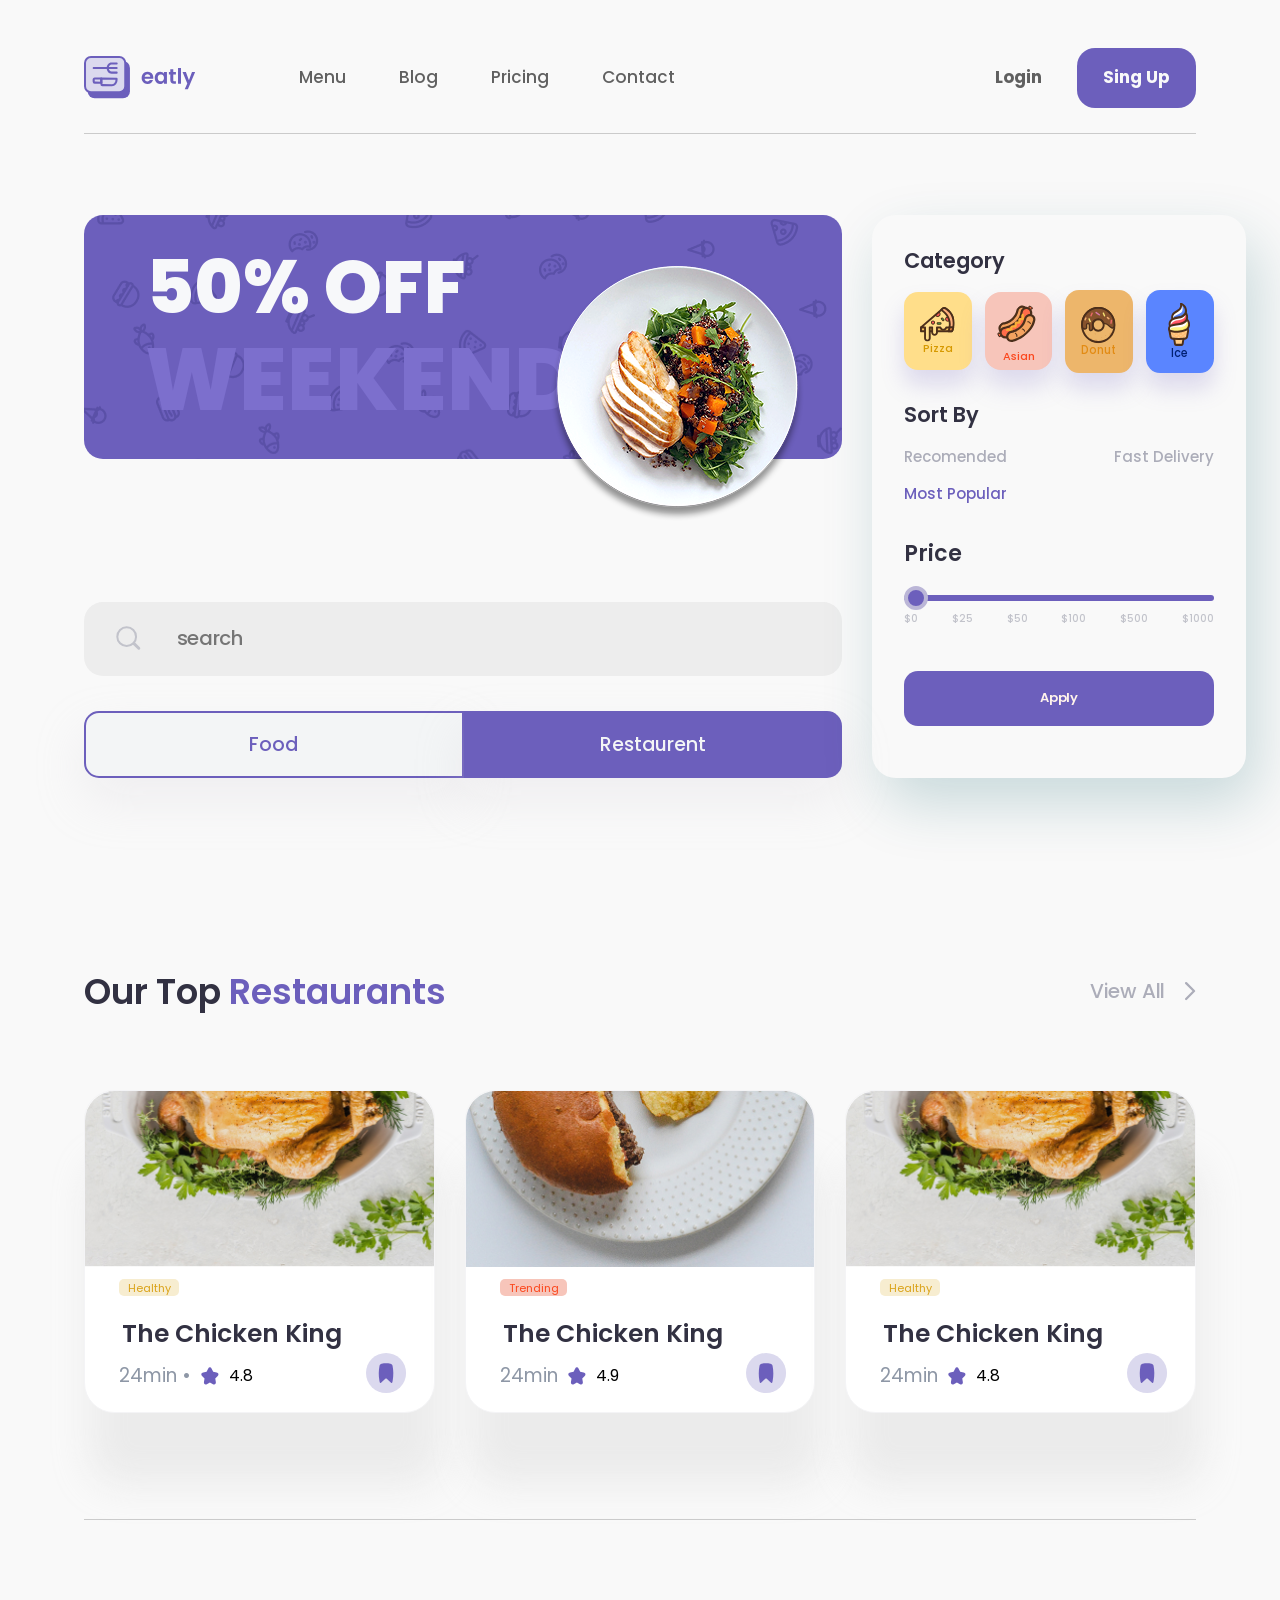
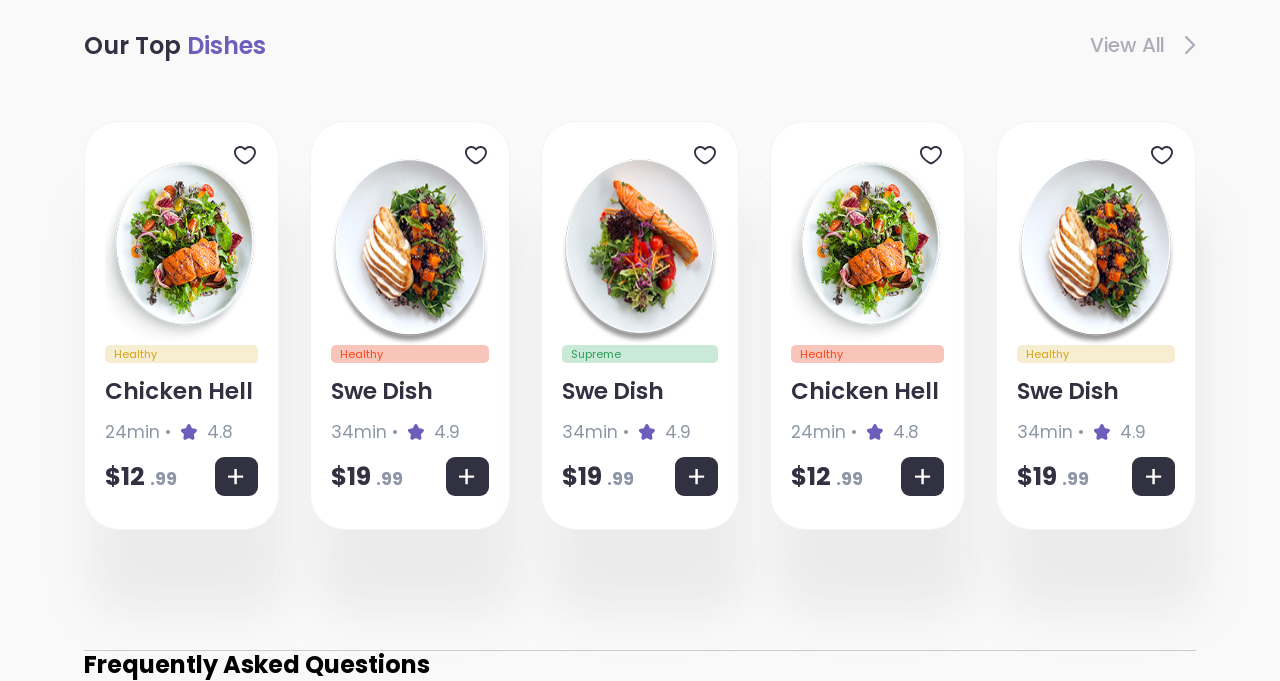
==== menu.html @ 32c096ef "Сделал строку поиска" ====
<!DOCTYPE html>
<html lang="en">

<head>
    <meta charset="UTF-8">
    <meta name="viewport" content="width=device-width, initial-scale=1.0">
    <title>Menu</title>
    <link
        href="https://fonts.googleapis.com/css2?family=Inter:wght@400;500;600;700&family=Manrope:wght@400;500;600;700;800&family=Plus+Jakarta+Sans:wght@500&family=Poppins:ital,wght@0,500;0,600;0,700;0,800;1,400&family=Public+Sans:wght@700&family=Quicksand:wght@500&family=Roboto:wght@400;700&display=swap"
        rel="stylesheet">
    <link rel="stylesheet" href="css-menu/style.css">
    <script src="js/app.js" defer></script>
</head>

<body>
    <header class="header">
        <div class="container">
            <div class="header__wrapper">
                <div class="header__left">
                    <a href="index.html">
                        <img class="header__logo" src="img/logo.svg" alt="logo">
                    </a>
                    <nav class="header__nav">
                        <ul class="header__list">
                            <li class="header__item">
                                <a class="header__item-link" href="menu.html">Menu</a>
                            </li>
                            <li class="header__item">
                                <a class="header__item-link" href="">Blog</a>
                            </li>
                            <li class="header__item">
                                <a class="header__item-link" href="">Pricing</a>
                            </li>
                            <li class="header__item">
                                <a class="header__item-link" href="">Contact</a>
                            </li>
                        </ul>
                    </nav>
                </div>

                <div class="burger">
                    <span class="burger__line"></span>
                    <span class="burger__line"></span>
                    <span class="burger__line"></span>
                </div>
                <div class="header__action">

                    <button class="header__btn">Login</button>
                    <button class="header__btn header__btn--purple">Sing Up</button>

                </div>
            </div>

        </div>
    </header>

    <main class="main">
        <section class="hero">
            <div class="container">
                <div class="hero__wrapper">
                    <div class="hero__left">
                        <div class="hero__discount">
                            <h2 class="hero__left-title">
                                50% OFF
                                <span class="hero__left-title--purple">WEEKEND</span>
                            </h2>
                            <img class="hero__img" src="img-menu/hero/food-hero.png" alt="food">
                        </div>

                        <div class="hero__search">

                            <div class="hero__search-wrapper">
                                <div class="hero__search-icon">
                                <img src="img-menu/hero/search-icon.svg" alt="">
                             </div>
                                <input class="hero__search-input" placeholder="search" type="text">
                            
                            </div>
                            <div class="hero__buttons">
                                <button class="hero__left-btn hero__left-btn--transparent">Food</button>
                                <button class="hero__left-btn hero__left-btn--fill">Restaurent</button>
                            </div>

                        </div>
                    </div>
                    <div class="hero__right">
                        <h3 class="hero__category-title">
                            Category
                        </h3>
                        <ul class="hero__category-list">
                            <li class="hero__category-item">
                                <img class="hero__category-icon" src="img-menu/hero/pizza.svg" alt="pizza">
                                <h4 class="hero__category-caption">Pizza</h4>
                            </li>
                            <li class="hero__category-item">
                                <img class="hero__category-icon" src="img-menu/hero/asian.svg" alt="asian">
                                <h4 class="hero__category-caption">Asian</h4>
                            </li>
                            <li class="hero__category-item">
                                <img class="hero__category-icon" src="img-menu/hero/donut.svg" alt="donut">
                                <h4 class="hero__category-caption">Donut</h4>
                            </li>
                            <li class="hero__category-item">
                                <img class="hero__category-icon" src="img-menu/hero/ice.svg" alt="ice">
                                <h4 class="hero__category-caption">Ice</h4>
                            </li>
                        </ul>
                        <div class="hero__sort">
                            <h3 class="hero__sort-title">
                                Sort By
                            </h3>
                            <div class="hero__sort-box">
                                <p class="hero__sort-text">
                                    Recomended
                                </p>
                                <p class="hero__sort-text">
                                    Fast Delivery
                                </p>
                                <p class="hero__sort-text hero__sort-text--active">
                                    Most Popular
                                </p>
                            </div>
                        </div>


                        <div class="hero__price">
                            <h3 class="hero__price-title">
                                Price
                            </h3>
                            <input class="hero__price-range" min="0" max="5" step="1" value="0" id="priceRange"
                                type="range">
                            <ul class="hero__price-list">
                                <li class="hero__price-item">
                                    $0
                                </li>
                                <li class="hero__price-item">
                                    $25
                                </li>
                                <li class="hero__price-item">
                                    $50
                                </li>
                                <li class="hero__price-item">
                                    $100
                                </li>
                                <li class="hero__price-item">
                                    $500
                                </li>
                                <li class="hero__price-item">
                                    $1000
                                </li>
                            </ul>
                        </div>

                        <button class="hero__right-btn">
                            Apply
                        </button>
                    </div>
                </div>
            </div>
        </section>

        <section class="restaurants">
            <div class="container">
                <div class="restaurants__wrapper">
                    <div class="restaurants__box">
                        <h2 class="restaurants__title">
                            Our Top
                            <span class="restaurants__title--purple">
                                Restaurants
                            </span>
                        </h2>

                        <button class="slider-btn">
                            View All
                            <svg class="estaurants__btns-svg" width="11" height="19" viewBox="0 0 11 19" fill="none"
                                xmlns="http://www.w3.org/2000/svg">
                                <path d="M1.12891 1.12891L9.03097 9.03097L1.12891 16.933" stroke="#ACADB9"
                                    stroke-width="2.25773" stroke-linecap="round" stroke-linejoin="round" />
                            </svg>
                        </button>
                    </div>

                    <ul class="restaurants__list">
                        <li class="restaurants__item">
                            <picture>
                                <img class="restaurants__item-img" src="img/restaurants/img-1.jpg" alt="chicken">
                                <source media="(max-width: 768px)" srcset="img-mobile-1.jpg">
                            </picture>

                            <div class="restaurants__item-content">
                                <p class="restaurants__item-type item-type--healthy">
                                    Healthy
                                </p>
                                <h2 class="restaurants__item-title">
                                    The Chicken King
                                </h2>
                                <div class="restaurants__item-info">
                                    <p class="restaurants__item-time">24min •</p>
                                    <div class="restaurants__item-raiting">
                                        <img class="restaurants__star" src="img/restaurants/star.svg" alt="star">
                                        4.8
                                    </div>
                                </div>
                                <button class="restaurants__btn">
                                    <img c src="img/restaurants/flag.svg" alt="flag">
                                </button>
                            </div>
                        </li>
                        <li class="restaurants__item">
                            <picture>
                                <img class="restaurants__item-img" src="img/restaurants/img-2.jpg" alt="chicken">
                                <source media="(max-width: 768px)" srcset="img-moile-2.jpg">
                            </picture>

                            <div class="restaurants__item-content">
                                <p class="restaurants__item-type restaurants__item-type--red item-type--trending">
                                    Trending
                                </p>
                                <h2 class="restaurants__item-title">
                                    The Chicken King
                                </h2>
                                <div class="restaurants__item-info">
                                    <p class="restaurants__item-time">24min</p>
                                    <div class="restaurants__item-raiting">
                                        <img class="restaurants__star" src="img/restaurants/star.svg" alt="star">
                                        4.9
                                    </div>
                                </div>
                                <button class="restaurants__btn">
                                    <img src="img/restaurants/flag.svg" alt="flag">
                                </button>
                            </div>
                        </li>
                        <li class="restaurants__item">
                            <picture>
                                <img class="restaurants__item-img" src="img/restaurants/img-1.jpg" alt="chicken">
                                <source media="(max-width: 768px)" srcset="img-mobile-2.jpg">
                            </picture>


                            <div class="restaurants__item-content">
                                <p class="restaurants__item-type item-type--healthy">
                                    Healthy
                                </p>
                                <h2 class="restaurants__item-title">
                                    The Chicken King
                                </h2>
                                <div class="restaurants__item-info">
                                    <p class="restaurants__item-time">24min</p>
                                    <div class="restaurants__item-raiting">
                                        <img class="restaurants__star" src="img/restaurants/star.svg" alt="star">
                                        4.8
                                    </div>
                                </div>
                                <button class="restaurants__btn">
                                    <img src="img/restaurants/flag.svg" alt="flag">
                                </button>
                            </div>
                        </li>
                    </ul>

                </div>
            </div>
        </section>

        <section class="dishes">
            <div class="container">
                <div class="dishes__wrapper">
                    <div class="dishes__box">
                        <h2 class="dishes__title">
                            Our Top
                            <span class="dishes__title--purple">Dishes</span>
                        </h2>

                        <button class="slider-btn">
                            View All
                            <svg class="estaurants__btns-svg" width="11" height="19" viewBox="0 0 11 19" fill="none"
                                xmlns="http://www.w3.org/2000/svg">
                                <path d="M1.12891 1.12891L9.03097 9.03097L1.12891 16.933" stroke="#ACADB9"
                                    stroke-width="2.25773" stroke-linecap="round" stroke-linejoin="round" />
                            </svg>
                        </button>


                    </div>

                    <ul class="dishes__list">
                        <li class="dishes__item">
                            <picture>
                                <img class="dishes__item-img" src="img/dishes/food-1.png" alt="food-1">
                                <source media="(max-width: 1200px)" srcset="img/dishes/food-laptop-1.png">
                            </picture>

                            <p class="restaurants__item-type item-type--healthy">
                                Healthy
                            </p>
                            <h3 class="dishes__item-title">
                                Chicken Hell
                            </h3>

                            <div class="dishes__item-info">
                                <p class="dishes__item-time">24min •</p>
                                <div class="dishes__item-raiting">
                                    <img class="dishes__star" src="img/restaurants/star.svg" alt="star">
                                    4.8
                                </div>
                            </div>

                            <div class="dishes__item-content">
                                <span class="dishes__item-price">
                                    $12 <span class="dishes__item-price--small">.99</span>
                                </span>
                                <button class="dishes__add">
                                    <svg width="16" height="16" viewBox="0 0 16 16" fill="none"
                                        xmlns="http://www.w3.org/2000/svg">
                                        <mask id="path-1-inside-1_1_16655" fill="white">
                                            <path
                                                d="M15.1792 8.75039H8.83968V15.1792H6.3098V8.75039H0V6.45862H6.3098V0H8.83968V6.45862H15.1792V8.75039Z" />
                                        </mask>
                                        <path
                                            d="M15.1792 8.75039H8.83968V15.1792H6.3098V8.75039H0V6.45862H6.3098V0H8.83968V6.45862H15.1792V8.75039Z"
                                            fill="black" />
                                        <path
                                            d="M15.1792 8.75039V12.8594H19.2883V8.75039H15.1792ZM8.83968 8.75039V4.64134H4.73063V8.75039H8.83968ZM8.83968 15.1792V19.2883H12.9487V15.1792H8.83968ZM6.3098 15.1792H2.20075V19.2883H6.3098V15.1792ZM6.3098 8.75039H10.4189V4.64134H6.3098V8.75039ZM0 8.75039H-4.10905V12.8594H0V8.75039ZM0 6.45862V2.34957H-4.10905V6.45862H0ZM6.3098 6.45862V10.5677H10.4189V6.45862H6.3098ZM6.3098 0V-4.10905H2.20075V0H6.3098ZM8.83968 0H12.9487V-4.10905H8.83968V0ZM8.83968 6.45862H4.73063V10.5677H8.83968V6.45862ZM15.1792 6.45862H19.2883V2.34957H15.1792V6.45862ZM15.1792 4.64134H8.83968V12.8594H15.1792V4.64134ZM4.73063 8.75039V15.1792H12.9487V8.75039H4.73063ZM8.83968 11.0702H6.3098V19.2883H8.83968V11.0702ZM10.4189 15.1792V8.75039H2.20075V15.1792H10.4189ZM6.3098 4.64134H0V12.8594H6.3098V4.64134ZM4.10905 8.75039V6.45862H-4.10905V8.75039H4.10905ZM0 10.5677H6.3098V2.34957H0V10.5677ZM10.4189 6.45862V0H2.20075V6.45862H10.4189ZM6.3098 4.10905H8.83968V-4.10905H6.3098V4.10905ZM4.73063 0V6.45862H12.9487V0H4.73063ZM8.83968 10.5677H15.1792V2.34957H8.83968V10.5677ZM11.0702 6.45862V8.75039H19.2883V6.45862H11.0702Z"
                                            fill="white" mask="url(#path-1-inside-1_1_16655)" />
                                    </svg>
                                </button>
                            </div>

                            <button class="dishes__favourite">
                                <svg width="22" height="19" viewBox="0 0 22 19" fill="none"
                                    xmlns="http://www.w3.org/2000/svg">
                                    <path fill-rule="evenodd" clip-rule="evenodd"
                                        d="M0 5.99578C0 2.60828 2.97185 0 6.46016 0C8.25831 0 9.84057 0.843131 10.976 1.93408C12.1114 0.843131 13.6937 0 15.4918 0C18.9802 0 21.952 2.60828 21.952 5.99578C21.952 8.31626 20.9624 10.3569 19.5915 12.0818C18.2228 13.8038 16.4326 15.2652 14.7185 16.4527C14.0638 16.9063 13.4014 17.3247 12.7952 17.6334C12.226 17.9233 11.5715 18.1888 10.976 18.1888C10.3805 18.1888 9.72599 17.9233 9.15679 17.6334C8.5506 17.3247 7.88825 16.9063 7.23354 16.4527C5.51943 15.2652 3.72917 13.8038 2.36056 12.0818C0.989572 10.3569 0 8.31626 0 5.99578ZM6.46016 1.8816C3.85195 1.8816 1.8816 3.7997 1.8816 5.99578C1.8816 7.75633 2.62896 9.39546 3.83356 10.911C5.04054 12.4296 6.66454 13.7695 8.30506 14.906C8.92584 15.3361 9.51054 15.702 10.0107 15.9567C10.5478 16.2302 10.8589 16.3072 10.976 16.3072C11.0931 16.3072 11.4042 16.2302 11.9413 15.9567C12.4415 15.702 13.0262 15.3361 13.6469 14.906C15.2875 13.7695 16.9115 12.4296 18.1184 10.911C19.3231 9.39546 20.0704 7.75633 20.0704 5.99578C20.0704 3.7997 18.1001 1.8816 15.4918 1.8816C13.9939 1.8816 12.5952 2.77652 11.7218 3.91238C11.5437 4.14399 11.2682 4.27972 10.976 4.27972C10.6838 4.27972 10.4083 4.14399 10.2302 3.91238C9.35683 2.77652 7.95811 1.8816 6.46016 1.8816Z"
                                        fill="#323142" />
                                </svg>
                            </button>
                        </li>

                        <li class="dishes__item">
                            <picture>
                                <img class="dishes__item-img" src="img/dishes/food-2.png" alt="food-2">
                                <source media="(max-width: 1200px)" srcset="img/dishes/food-laptop-2.png">
                            </picture>
                            <p class="restaurants__item-type item-type--trending">
                                Healthy
                            </p>
                            <h3 class="dishes__item-title">
                                Swe Dish
                            </h3>

                            <div class="dishes__item-info">
                                <p class="dishes__item-time">34min •</p>
                                <div class="dishes__item-raiting">
                                    <img class="dishes__star" src="img/restaurants/star.svg" alt="star">
                                    4.9
                                </div>
                            </div>

                            <div class="dishes__item-content">
                                <span class="dishes__item-price">
                                    $19 <span class="dishes__item-price--small">.99</span>
                                </span>
                                <button class="dishes__add">
                                    <svg width="16" height="16" viewBox="0 0 16 16" fill="none"
                                        xmlns="http://www.w3.org/2000/svg">
                                        <mask id="path-1-inside-1_1_16655" fill="white">
                                            <path
                                                d="M15.1792 8.75039H8.83968V15.1792H6.3098V8.75039H0V6.45862H6.3098V0H8.83968V6.45862H15.1792V8.75039Z" />
                                        </mask>
                                        <path
                                            d="M15.1792 8.75039H8.83968V15.1792H6.3098V8.75039H0V6.45862H6.3098V0H8.83968V6.45862H15.1792V8.75039Z"
                                            fill="black" />
                                        <path
                                            d="M15.1792 8.75039V12.8594H19.2883V8.75039H15.1792ZM8.83968 8.75039V4.64134H4.73063V8.75039H8.83968ZM8.83968 15.1792V19.2883H12.9487V15.1792H8.83968ZM6.3098 15.1792H2.20075V19.2883H6.3098V15.1792ZM6.3098 8.75039H10.4189V4.64134H6.3098V8.75039ZM0 8.75039H-4.10905V12.8594H0V8.75039ZM0 6.45862V2.34957H-4.10905V6.45862H0ZM6.3098 6.45862V10.5677H10.4189V6.45862H6.3098ZM6.3098 0V-4.10905H2.20075V0H6.3098ZM8.83968 0H12.9487V-4.10905H8.83968V0ZM8.83968 6.45862H4.73063V10.5677H8.83968V6.45862ZM15.1792 6.45862H19.2883V2.34957H15.1792V6.45862ZM15.1792 4.64134H8.83968V12.8594H15.1792V4.64134ZM4.73063 8.75039V15.1792H12.9487V8.75039H4.73063ZM8.83968 11.0702H6.3098V19.2883H8.83968V11.0702ZM10.4189 15.1792V8.75039H2.20075V15.1792H10.4189ZM6.3098 4.64134H0V12.8594H6.3098V4.64134ZM4.10905 8.75039V6.45862H-4.10905V8.75039H4.10905ZM0 10.5677H6.3098V2.34957H0V10.5677ZM10.4189 6.45862V0H2.20075V6.45862H10.4189ZM6.3098 4.10905H8.83968V-4.10905H6.3098V4.10905ZM4.73063 0V6.45862H12.9487V0H4.73063ZM8.83968 10.5677H15.1792V2.34957H8.83968V10.5677ZM11.0702 6.45862V8.75039H19.2883V6.45862H11.0702Z"
                                            fill="white" mask="url(#path-1-inside-1_1_16655)" />
                                    </svg>
                                </button>
                            </div>

                            <button class="dishes__favourite">
                                <svg width="22" height="19" viewBox="0 0 22 19" fill="none"
                                    xmlns="http://www.w3.org/2000/svg">
                                    <path fill-rule="evenodd" clip-rule="evenodd"
                                        d="M0 5.99578C0 2.60828 2.97185 0 6.46016 0C8.25831 0 9.84057 0.843131 10.976 1.93408C12.1114 0.843131 13.6937 0 15.4918 0C18.9802 0 21.952 2.60828 21.952 5.99578C21.952 8.31626 20.9624 10.3569 19.5915 12.0818C18.2228 13.8038 16.4326 15.2652 14.7185 16.4527C14.0638 16.9063 13.4014 17.3247 12.7952 17.6334C12.226 17.9233 11.5715 18.1888 10.976 18.1888C10.3805 18.1888 9.72599 17.9233 9.15679 17.6334C8.5506 17.3247 7.88825 16.9063 7.23354 16.4527C5.51943 15.2652 3.72917 13.8038 2.36056 12.0818C0.989572 10.3569 0 8.31626 0 5.99578ZM6.46016 1.8816C3.85195 1.8816 1.8816 3.7997 1.8816 5.99578C1.8816 7.75633 2.62896 9.39546 3.83356 10.911C5.04054 12.4296 6.66454 13.7695 8.30506 14.906C8.92584 15.3361 9.51054 15.702 10.0107 15.9567C10.5478 16.2302 10.8589 16.3072 10.976 16.3072C11.0931 16.3072 11.4042 16.2302 11.9413 15.9567C12.4415 15.702 13.0262 15.3361 13.6469 14.906C15.2875 13.7695 16.9115 12.4296 18.1184 10.911C19.3231 9.39546 20.0704 7.75633 20.0704 5.99578C20.0704 3.7997 18.1001 1.8816 15.4918 1.8816C13.9939 1.8816 12.5952 2.77652 11.7218 3.91238C11.5437 4.14399 11.2682 4.27972 10.976 4.27972C10.6838 4.27972 10.4083 4.14399 10.2302 3.91238C9.35683 2.77652 7.95811 1.8816 6.46016 1.8816Z"
                                        fill="#323142" />
                                </svg>
                            </button>
                        </li>

                        <li class="dishes__item">
                            <picture>
                                <img class="dishes__item-img" src="img/dishes/food-3.png" alt="food-3">
                                <source media="(max-width: 1200px)" srcset="img/dishes/food-laptop-3.png">
                            </picture>
                            <p class="dishes__item-type item-type--supreme">
                                Supreme
                            </p>
                            <h3 class="dishes__item-title">
                                Swe Dish
                            </h3>

                            <div class="dishes__item-info">
                                <p class="dishes__item-time">34min •</p>
                                <div class="dishes__item-raiting">
                                    <img class="dishes__star" src="img/restaurants/star.svg" alt="star">
                                    4.9
                                </div>
                            </div>

                            <div class="dishes__item-content">
                                <span class="dishes__item-price">
                                    $19 <span class="dishes__item-price--small">.99</span>
                                </span>
                                <button class="dishes__add">
                                    <svg width="16" height="16" viewBox="0 0 16 16" fill="none"
                                        xmlns="http://www.w3.org/2000/svg">
                                        <mask id="path-1-inside-1_1_16655" fill="white">
                                            <path
                                                d="M15.1792 8.75039H8.83968V15.1792H6.3098V8.75039H0V6.45862H6.3098V0H8.83968V6.45862H15.1792V8.75039Z" />
                                        </mask>
                                        <path
                                            d="M15.1792 8.75039H8.83968V15.1792H6.3098V8.75039H0V6.45862H6.3098V0H8.83968V6.45862H15.1792V8.75039Z"
                                            fill="black" />
                                        <path
                                            d="M15.1792 8.75039V12.8594H19.2883V8.75039H15.1792ZM8.83968 8.75039V4.64134H4.73063V8.75039H8.83968ZM8.83968 15.1792V19.2883H12.9487V15.1792H8.83968ZM6.3098 15.1792H2.20075V19.2883H6.3098V15.1792ZM6.3098 8.75039H10.4189V4.64134H6.3098V8.75039ZM0 8.75039H-4.10905V12.8594H0V8.75039ZM0 6.45862V2.34957H-4.10905V6.45862H0ZM6.3098 6.45862V10.5677H10.4189V6.45862H6.3098ZM6.3098 0V-4.10905H2.20075V0H6.3098ZM8.83968 0H12.9487V-4.10905H8.83968V0ZM8.83968 6.45862H4.73063V10.5677H8.83968V6.45862ZM15.1792 6.45862H19.2883V2.34957H15.1792V6.45862ZM15.1792 4.64134H8.83968V12.8594H15.1792V4.64134ZM4.73063 8.75039V15.1792H12.9487V8.75039H4.73063ZM8.83968 11.0702H6.3098V19.2883H8.83968V11.0702ZM10.4189 15.1792V8.75039H2.20075V15.1792H10.4189ZM6.3098 4.64134H0V12.8594H6.3098V4.64134ZM4.10905 8.75039V6.45862H-4.10905V8.75039H4.10905ZM0 10.5677H6.3098V2.34957H0V10.5677ZM10.4189 6.45862V0H2.20075V6.45862H10.4189ZM6.3098 4.10905H8.83968V-4.10905H6.3098V4.10905ZM4.73063 0V6.45862H12.9487V0H4.73063ZM8.83968 10.5677H15.1792V2.34957H8.83968V10.5677ZM11.0702 6.45862V8.75039H19.2883V6.45862H11.0702Z"
                                            fill="white" mask="url(#path-1-inside-1_1_16655)" />
                                    </svg>
                                </button>
                            </div>

                            <button class="dishes__favourite">
                                <svg width="22" height="19" viewBox="0 0 22 19" fill="none"
                                    xmlns="http://www.w3.org/2000/svg">
                                    <path fill-rule="evenodd" clip-rule="evenodd"
                                        d="M0 5.99578C0 2.60828 2.97185 0 6.46016 0C8.25831 0 9.84057 0.843131 10.976 1.93408C12.1114 0.843131 13.6937 0 15.4918 0C18.9802 0 21.952 2.60828 21.952 5.99578C21.952 8.31626 20.9624 10.3569 19.5915 12.0818C18.2228 13.8038 16.4326 15.2652 14.7185 16.4527C14.0638 16.9063 13.4014 17.3247 12.7952 17.6334C12.226 17.9233 11.5715 18.1888 10.976 18.1888C10.3805 18.1888 9.72599 17.9233 9.15679 17.6334C8.5506 17.3247 7.88825 16.9063 7.23354 16.4527C5.51943 15.2652 3.72917 13.8038 2.36056 12.0818C0.989572 10.3569 0 8.31626 0 5.99578ZM6.46016 1.8816C3.85195 1.8816 1.8816 3.7997 1.8816 5.99578C1.8816 7.75633 2.62896 9.39546 3.83356 10.911C5.04054 12.4296 6.66454 13.7695 8.30506 14.906C8.92584 15.3361 9.51054 15.702 10.0107 15.9567C10.5478 16.2302 10.8589 16.3072 10.976 16.3072C11.0931 16.3072 11.4042 16.2302 11.9413 15.9567C12.4415 15.702 13.0262 15.3361 13.6469 14.906C15.2875 13.7695 16.9115 12.4296 18.1184 10.911C19.3231 9.39546 20.0704 7.75633 20.0704 5.99578C20.0704 3.7997 18.1001 1.8816 15.4918 1.8816C13.9939 1.8816 12.5952 2.77652 11.7218 3.91238C11.5437 4.14399 11.2682 4.27972 10.976 4.27972C10.6838 4.27972 10.4083 4.14399 10.2302 3.91238C9.35683 2.77652 7.95811 1.8816 6.46016 1.8816Z"
                                        fill="#323142" />
                                </svg>
                            </button>
                        </li>

                        <li class="dishes__item">
                            <picture>
                                <img class="dishes__item-img" src="img/dishes/food-4.png" alt="food-4">
                                <source media="(max-width: 1200px)" srcset="img/dishes/food-laptop-4.png">
                            </picture>
                            <p class="restaurants__item-type item-type--trending">
                                Healthy
                            </p>
                            <h3 class="dishes__item-title">
                                Chicken Hell
                            </h3>

                            <div class="dishes__item-info">
                                <p class="dishes__item-time">24min •</p>
                                <div class="dishes__item-raiting">
                                    <img class="dishes__star" src="img/restaurants/star.svg" alt="star">
                                    4.8
                                </div>
                            </div>

                            <div class="dishes__item-content">
                                <span class="dishes__item-price">
                                    $12 <span class="dishes__item-price--small">.99</span>
                                </span>
                                <button class="dishes__add">
                                    <svg width="16" height="16" viewBox="0 0 16 16" fill="none"
                                        xmlns="http://www.w3.org/2000/svg">
                                        <mask id="path-1-inside-1_1_16655" fill="white">
                                            <path
                                                d="M15.1792 8.75039H8.83968V15.1792H6.3098V8.75039H0V6.45862H6.3098V0H8.83968V6.45862H15.1792V8.75039Z" />
                                        </mask>
                                        <path
                                            d="M15.1792 8.75039H8.83968V15.1792H6.3098V8.75039H0V6.45862H6.3098V0H8.83968V6.45862H15.1792V8.75039Z"
                                            fill="black" />
                                        <path
                                            d="M15.1792 8.75039V12.8594H19.2883V8.75039H15.1792ZM8.83968 8.75039V4.64134H4.73063V8.75039H8.83968ZM8.83968 15.1792V19.2883H12.9487V15.1792H8.83968ZM6.3098 15.1792H2.20075V19.2883H6.3098V15.1792ZM6.3098 8.75039H10.4189V4.64134H6.3098V8.75039ZM0 8.75039H-4.10905V12.8594H0V8.75039ZM0 6.45862V2.34957H-4.10905V6.45862H0ZM6.3098 6.45862V10.5677H10.4189V6.45862H6.3098ZM6.3098 0V-4.10905H2.20075V0H6.3098ZM8.83968 0H12.9487V-4.10905H8.83968V0ZM8.83968 6.45862H4.73063V10.5677H8.83968V6.45862ZM15.1792 6.45862H19.2883V2.34957H15.1792V6.45862ZM15.1792 4.64134H8.83968V12.8594H15.1792V4.64134ZM4.73063 8.75039V15.1792H12.9487V8.75039H4.73063ZM8.83968 11.0702H6.3098V19.2883H8.83968V11.0702ZM10.4189 15.1792V8.75039H2.20075V15.1792H10.4189ZM6.3098 4.64134H0V12.8594H6.3098V4.64134ZM4.10905 8.75039V6.45862H-4.10905V8.75039H4.10905ZM0 10.5677H6.3098V2.34957H0V10.5677ZM10.4189 6.45862V0H2.20075V6.45862H10.4189ZM6.3098 4.10905H8.83968V-4.10905H6.3098V4.10905ZM4.73063 0V6.45862H12.9487V0H4.73063ZM8.83968 10.5677H15.1792V2.34957H8.83968V10.5677ZM11.0702 6.45862V8.75039H19.2883V6.45862H11.0702Z"
                                            fill="white" mask="url(#path-1-inside-1_1_16655)" />
                                    </svg>
                                </button>
                            </div>

                            <button class="dishes__favourite">
                                <svg width="22" height="19" viewBox="0 0 22 19" fill="none"
                                    xmlns="http://www.w3.org/2000/svg">
                                    <path fill-rule="evenodd" clip-rule="evenodd"
                                        d="M0 5.99578C0 2.60828 2.97185 0 6.46016 0C8.25831 0 9.84057 0.843131 10.976 1.93408C12.1114 0.843131 13.6937 0 15.4918 0C18.9802 0 21.952 2.60828 21.952 5.99578C21.952 8.31626 20.9624 10.3569 19.5915 12.0818C18.2228 13.8038 16.4326 15.2652 14.7185 16.4527C14.0638 16.9063 13.4014 17.3247 12.7952 17.6334C12.226 17.9233 11.5715 18.1888 10.976 18.1888C10.3805 18.1888 9.72599 17.9233 9.15679 17.6334C8.5506 17.3247 7.88825 16.9063 7.23354 16.4527C5.51943 15.2652 3.72917 13.8038 2.36056 12.0818C0.989572 10.3569 0 8.31626 0 5.99578ZM6.46016 1.8816C3.85195 1.8816 1.8816 3.7997 1.8816 5.99578C1.8816 7.75633 2.62896 9.39546 3.83356 10.911C5.04054 12.4296 6.66454 13.7695 8.30506 14.906C8.92584 15.3361 9.51054 15.702 10.0107 15.9567C10.5478 16.2302 10.8589 16.3072 10.976 16.3072C11.0931 16.3072 11.4042 16.2302 11.9413 15.9567C12.4415 15.702 13.0262 15.3361 13.6469 14.906C15.2875 13.7695 16.9115 12.4296 18.1184 10.911C19.3231 9.39546 20.0704 7.75633 20.0704 5.99578C20.0704 3.7997 18.1001 1.8816 15.4918 1.8816C13.9939 1.8816 12.5952 2.77652 11.7218 3.91238C11.5437 4.14399 11.2682 4.27972 10.976 4.27972C10.6838 4.27972 10.4083 4.14399 10.2302 3.91238C9.35683 2.77652 7.95811 1.8816 6.46016 1.8816Z"
                                        fill="#323142" />
                                </svg>
                            </button>
                        </li>

                        <li class="dishes__item">
                            <picture>
                                <img class="dishes__item-img" src="img/dishes/food-5.png" alt="food-5">
                                <source media="(max-width: 1200px)" srcset="img/dishes/food-laptop-5.png">
                            </picture>
                            <p class="restaurants__item-type item-type--healthy">
                                Healthy
                            </p>
                            <h3 class="dishes__item-title">
                                Swe Dish
                            </h3>

                            <div class="dishes__item-info">
                                <p class="dishes__item-time">34min •</p>
                                <div class="dishes__item-raiting">
                                    <img class="dishes__star" src="img/restaurants/star.svg" alt="star">
                                    4.9
                                </div>
                            </div>

                            <div class="dishes__item-content">
                                <span class="dishes__item-price">
                                    $19 <span class="dishes__item-price--small">.99</span>
                                </span>
                                <button class="dishes__add">
                                    <svg width="16" height="16" viewBox="0 0 16 16" fill="none"
                                        xmlns="http://www.w3.org/2000/svg">
                                        <mask id="path-1-inside-1_1_16655" fill="white">
                                            <path
                                                d="M15.1792 8.75039H8.83968V15.1792H6.3098V8.75039H0V6.45862H6.3098V0H8.83968V6.45862H15.1792V8.75039Z" />
                                        </mask>
                                        <path
                                            d="M15.1792 8.75039H8.83968V15.1792H6.3098V8.75039H0V6.45862H6.3098V0H8.83968V6.45862H15.1792V8.75039Z"
                                            fill="black" />
                                        <path
                                            d="M15.1792 8.75039V12.8594H19.2883V8.75039H15.1792ZM8.83968 8.75039V4.64134H4.73063V8.75039H8.83968ZM8.83968 15.1792V19.2883H12.9487V15.1792H8.83968ZM6.3098 15.1792H2.20075V19.2883H6.3098V15.1792ZM6.3098 8.75039H10.4189V4.64134H6.3098V8.75039ZM0 8.75039H-4.10905V12.8594H0V8.75039ZM0 6.45862V2.34957H-4.10905V6.45862H0ZM6.3098 6.45862V10.5677H10.4189V6.45862H6.3098ZM6.3098 0V-4.10905H2.20075V0H6.3098ZM8.83968 0H12.9487V-4.10905H8.83968V0ZM8.83968 6.45862H4.73063V10.5677H8.83968V6.45862ZM15.1792 6.45862H19.2883V2.34957H15.1792V6.45862ZM15.1792 4.64134H8.83968V12.8594H15.1792V4.64134ZM4.73063 8.75039V15.1792H12.9487V8.75039H4.73063ZM8.83968 11.0702H6.3098V19.2883H8.83968V11.0702ZM10.4189 15.1792V8.75039H2.20075V15.1792H10.4189ZM6.3098 4.64134H0V12.8594H6.3098V4.64134ZM4.10905 8.75039V6.45862H-4.10905V8.75039H4.10905ZM0 10.5677H6.3098V2.34957H0V10.5677ZM10.4189 6.45862V0H2.20075V6.45862H10.4189ZM6.3098 4.10905H8.83968V-4.10905H6.3098V4.10905ZM4.73063 0V6.45862H12.9487V0H4.73063ZM8.83968 10.5677H15.1792V2.34957H8.83968V10.5677ZM11.0702 6.45862V8.75039H19.2883V6.45862H11.0702Z"
                                            fill="white" mask="url(#path-1-inside-1_1_16655)" />
                                    </svg>
                                </button>
                            </div>

                            <button class="dishes__favourite">
                                <svg width="22" height="19" viewBox="0 0 22 19" fill="none"
                                    xmlns="http://www.w3.org/2000/svg">
                                    <path fill-rule="evenodd" clip-rule="evenodd"
                                        d="M0 5.99578C0 2.60828 2.97185 0 6.46016 0C8.25831 0 9.84057 0.843131 10.976 1.93408C12.1114 0.843131 13.6937 0 15.4918 0C18.9802 0 21.952 2.60828 21.952 5.99578C21.952 8.31626 20.9624 10.3569 19.5915 12.0818C18.2228 13.8038 16.4326 15.2652 14.7185 16.4527C14.0638 16.9063 13.4014 17.3247 12.7952 17.6334C12.226 17.9233 11.5715 18.1888 10.976 18.1888C10.3805 18.1888 9.72599 17.9233 9.15679 17.6334C8.5506 17.3247 7.88825 16.9063 7.23354 16.4527C5.51943 15.2652 3.72917 13.8038 2.36056 12.0818C0.989572 10.3569 0 8.31626 0 5.99578ZM6.46016 1.8816C3.85195 1.8816 1.8816 3.7997 1.8816 5.99578C1.8816 7.75633 2.62896 9.39546 3.83356 10.911C5.04054 12.4296 6.66454 13.7695 8.30506 14.906C8.92584 15.3361 9.51054 15.702 10.0107 15.9567C10.5478 16.2302 10.8589 16.3072 10.976 16.3072C11.0931 16.3072 11.4042 16.2302 11.9413 15.9567C12.4415 15.702 13.0262 15.3361 13.6469 14.906C15.2875 13.7695 16.9115 12.4296 18.1184 10.911C19.3231 9.39546 20.0704 7.75633 20.0704 5.99578C20.0704 3.7997 18.1001 1.8816 15.4918 1.8816C13.9939 1.8816 12.5952 2.77652 11.7218 3.91238C11.5437 4.14399 11.2682 4.27972 10.976 4.27972C10.6838 4.27972 10.4083 4.14399 10.2302 3.91238C9.35683 2.77652 7.95811 1.8816 6.46016 1.8816Z"
                                        fill="#323142" />
                                </svg>
                            </button>
                        </li>
                    </ul>

                </div>
            </div>
        </section>

        <section class="questions">
            <div class="container">
                <h2 class="questions__title">
                    Frequently Asked
                    Questions
                </h2>
            </div>
        </section>
    </main>
</body>

</html>
---- css-menu/style.css ----
@import 'normalize.css';
@import 'fonts.css';
@import 'variables.css';
@import 'base.css';
@import 'blocks/header.css';
@import 'blocks/hero.css';
@import 'blocks/stats.css';
@import 'blocks/quality.css';
@import 'blocks/restaurants.css';
@import 'blocks/dishes.css';
@import 'blocks/purshases.css';
@import 'blocks/reviews.css';
@import 'blocks/discount.css';
@import 'blocks/footer.css';
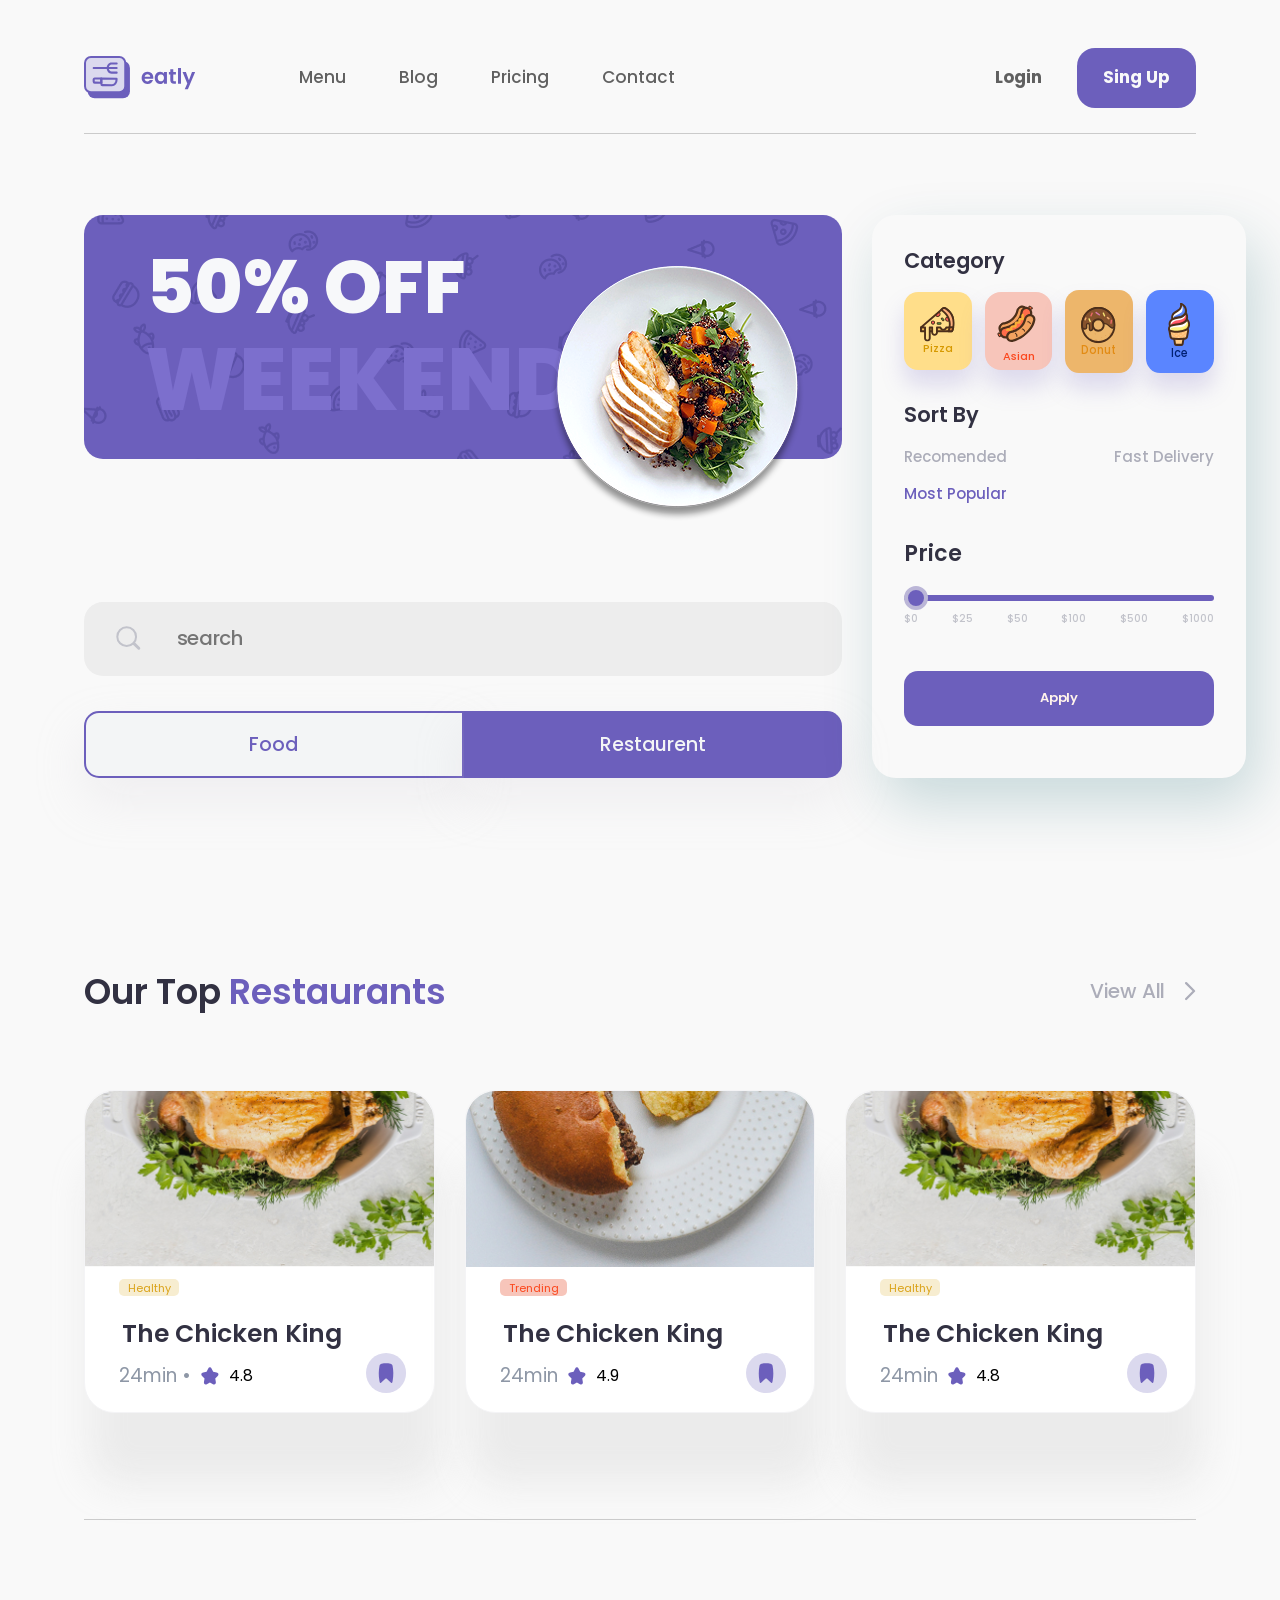
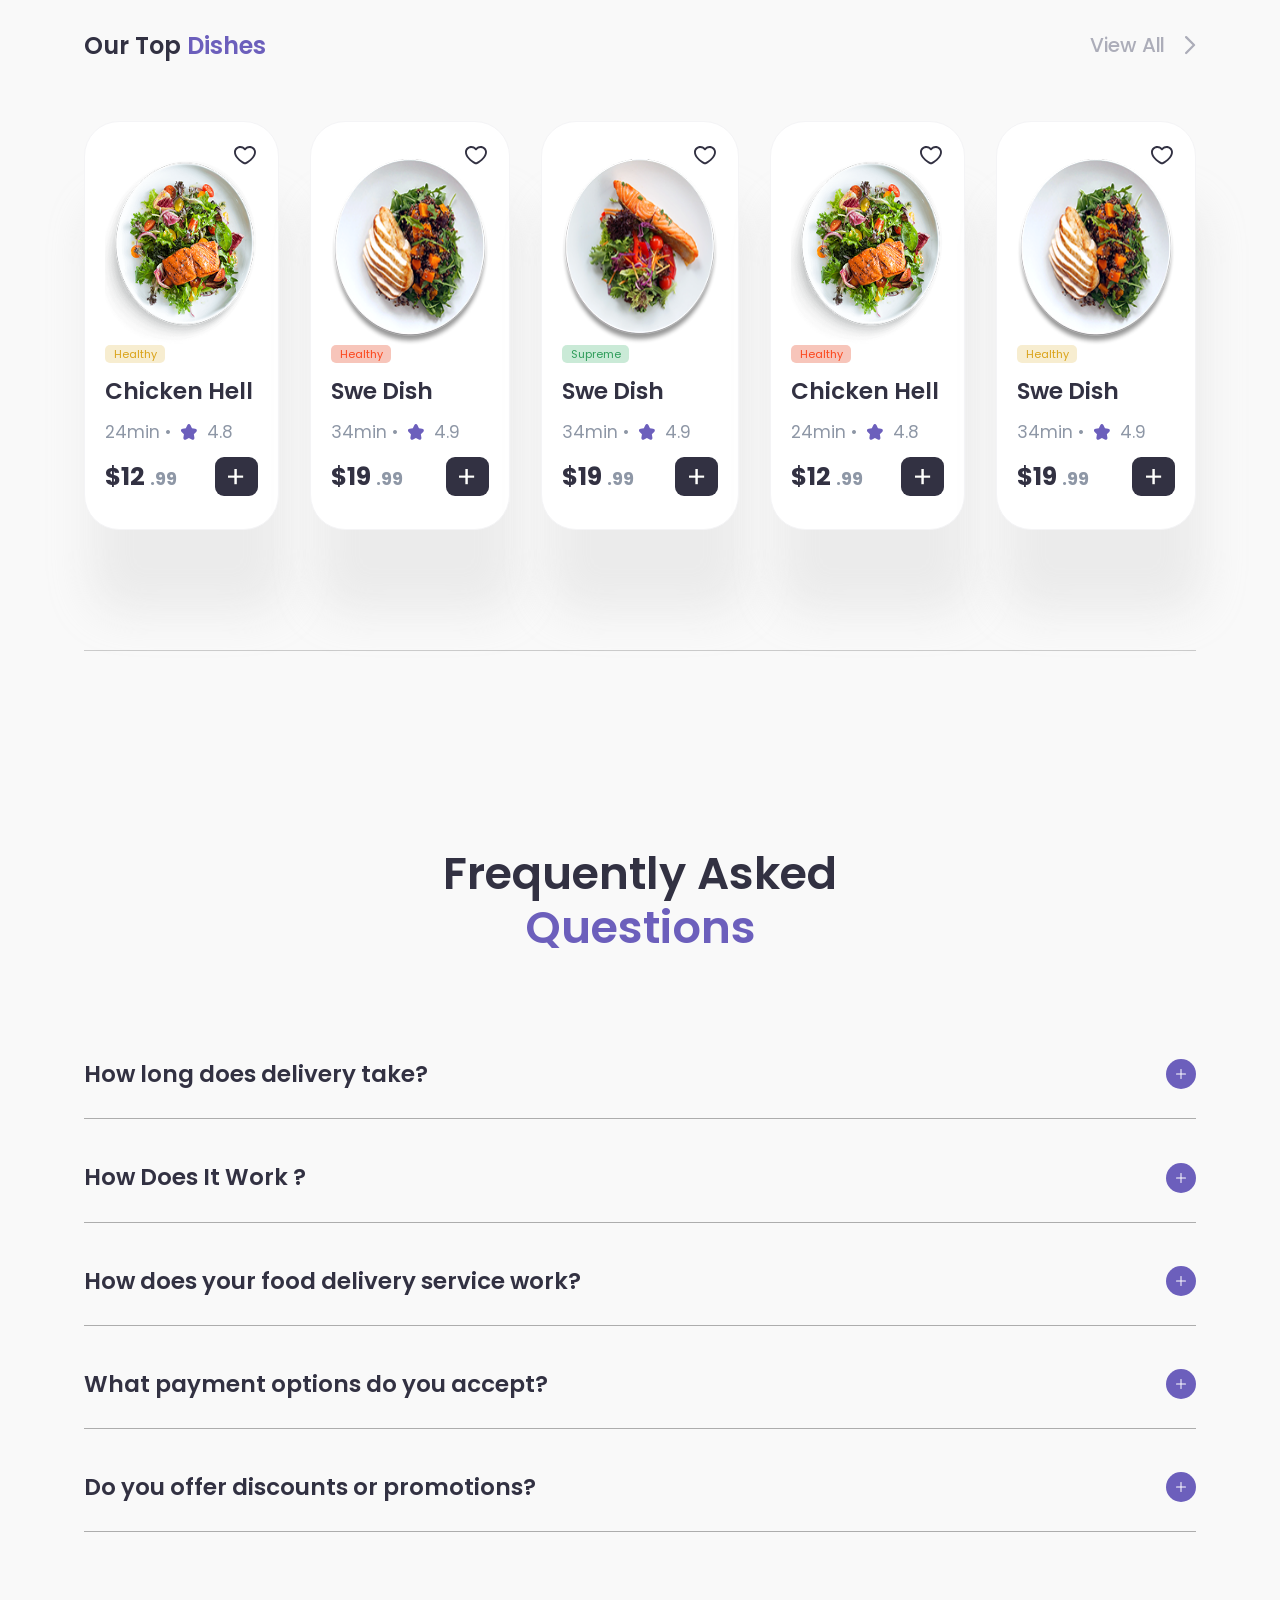
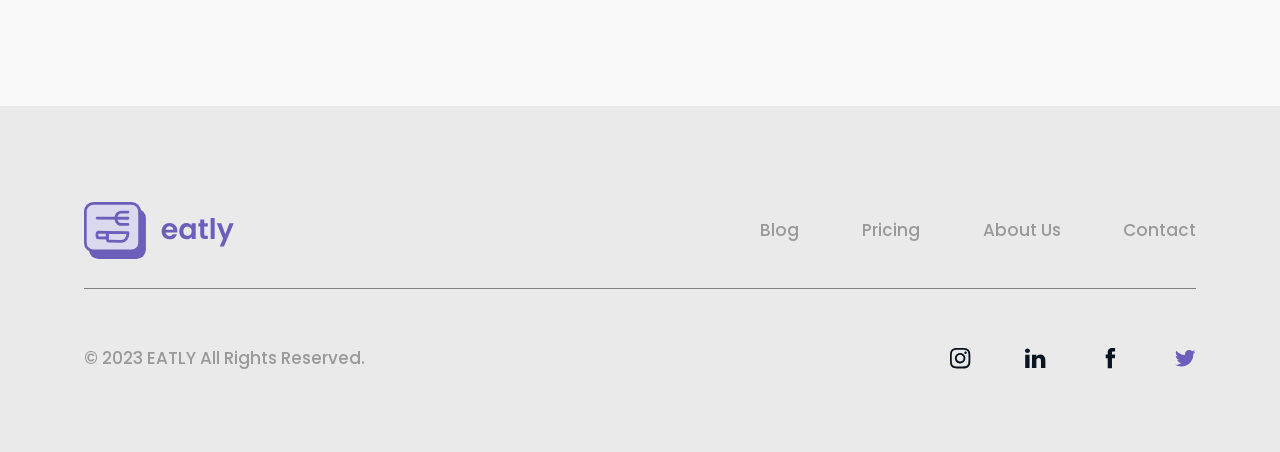
==== commit 64436512: "add footer-menu" ====
--- a/menu.html
+++ b/menu.html
@@ -546,15 +546,136 @@
             </div>
         </section>
 
-        <section class="questions">
+        <section class="faq">
             <div class="container">
-                <h2 class="questions__title">
+                <h2 class="faq__title">
                     Frequently Asked
-                    Questions
+                    <span class="faq__title--purple">Questions</span>
                 </h2>
+
+                <div class="faq__box">
+                    <details class="faq__item">
+                        <summary class="faq__question"> 
+                        <h3 class="faq__question-title">
+                            How long does delivery take?
+                        </h3>
+                        <span class="faq__icon"></span>
+                        </summary>
+                        <div class="faq__answer">
+                            Lorem ipsum, dolor sit amet consectetur adipisicing elit. Totam ipsam corporis harum deserunt ea molestiae corrupti rem repellat sunt minus exercitationem earum ratione, rerum minima consequuntur quibusdam temporibus? Quae, ullam.
+                        </div>
+                    </details>
+
+                    <details class="faq__item">
+                        <summary class="faq__question"> 
+                        <h3 class="faq__question-title">
+                            How Does It Work ?
+                        </h3>
+                        <span class="faq__icon"></span>
+                        </summary>
+                        <div class="faq__answer">
+                            Lorem, ipsum dolor sit amet consectetur adipisicing elit. Eum eligendi sequi facilis pariatur rem expedita, cumque laudantium voluptatum soluta quae. Culpa, accusantium autem. Voluptas placeat, architecto tenetur sed enim modi?
+                        </div>
+                    </details>
+
+                    <details class="faq__item">
+                        <summary class="faq__question"> 
+                        <h3 class="faq__question-title">
+                            How does your food delivery service work?
+                        </h3>
+                        <span class="faq__icon"></span>
+                        </summary>
+                        <div class="faq__answer">
+                            Lorem ipsum dolor, sit amet consectetur adipisicing elit. Odit excepturi deleniti necessitatibus, vero amet quae et laudantium obcaecati! Cumque alias nobis, fuga voluptatum placeat quibusdam tempore dolor natus ipsam iusto!
+                        </div>
+                    </details>
+
+                    <details class="faq__item">
+                        <summary class="faq__question"> 
+                        <h3 class="faq__question-title">
+                            What payment options do you accept?
+                        </h3>
+                        <span class="faq__icon"></span>
+                        </summary>
+                        <div class="faq__answer">
+                            Lorem ipsum dolor sit amet consectetur adipisicing elit. Magni non ullam, dolores voluptatibus id provident ut magnam, earum illo temporibus at accusantium optio, aperiam fugit repudiandae placeat sit velit iste?
+                        </div>
+                    </details>
+
+                    <details class="faq__item">
+                        <summary class="faq__question"> 
+                        <h3 class="faq__question-title">
+                            Do you offer discounts or promotions?
+                        </h3>
+                        <span class="faq__icon"></span>
+                        </summary>
+                        <div class="faq__answer">
+                            Lorem ipsum dolor sit amet consectetur, adipisicing elit. Exercitationem, unde impedit. Ad beatae at dicta facere ab rem iste aut dignissimos omnis, eaque rerum, repellat necessitatibus nesciunt eius sed inventore!
+                        </div>
+                    </details>
+                </div>
             </div>
         </section>
     </main>
+    <footer class="footer">
+         <div class="container">
+            <div class="footer__top">
+                <picture>
+                    <img class="footer__logo" src="img/footer/footer-logo.svg" alt="logo">
+                    <source media="(max-width: 1200px)" srcset="img/footer/footer-logo-mobile.svg">
+                </picture>
+
+                <nav class="footer__nav">
+                    <ul class="footer__list">
+                        <li class="footer__item">
+                            <a class="footer__item-link" href="">Blog</a>
+                        </li>
+                        <li class="footer__item">
+                            <a class="footer__item-link" href="">Pricing</a>
+                        </li>
+                        <li class="footer__item">
+                            <a class="footer__item-link" href="">About Us</a>
+                        </li>
+                        <li class="footer__item">
+                            <a class="footer__item-link" href="">Contact</a>
+                        </li>
+                    </ul>
+                </nav>
+            </div>
+
+            <div class="footer__bottom">
+                <div class="footer__copyright">
+                    © 2023 EATLY All Rights Reserved.
+                </div>
+
+                <ul class="footer__social-list">
+                    <li class="footer__social-item">
+                        <a rel="noopener noreferrer" target="_blank" class="footer__social-link"
+                            href="https://www.instagram.com">
+                            <img class="footer__social-icon" src="img/footer/img-1.svg" alt="instagram">
+                        </a>
+                    </li>
+                    <li class="footer__social-item">
+                        <a rel="noopener noreferrer" target="_blank" class="footer__social-link"
+                            href="https://linkedin.com">
+                            <img class="footer__social-icon" src="img/footer/img-2.svg" alt="linkedin">
+                        </a>
+                    </li>
+                    <li class="footer__social-item">
+                        <a rel="noopener noreferrer" target="_blank" class="footer__social-link"
+                            href="https://www.facebook.com">
+                            <img class="footer__social-icon" src="img/footer/img-3.svg" alt="facebook">
+                        </a>
+                    </li>
+                    <li class="footer__social-item">
+                        <a rel="noopener noreferrer" target="_blank" class="footer__social-link" href="https://x.com">
+                            <img class="footer__social-icon" src="img/footer/img-4.svg" alt="twitter">
+                        </a>
+                    </li>
+                </ul>
+            </div>
+        </div>
+    </footer>
 </body>
 
 </html>
--- a/css-menu/style.css
+++ b/css-menu/style.css
@@ -4,11 +4,8 @@
 @import 'base.css';
 @import 'blocks/header.css';
 @import 'blocks/hero.css';
-@import 'blocks/stats.css';
-@import 'blocks/quality.css';
 @import 'blocks/restaurants.css';
 @import 'blocks/dishes.css';
-@import 'blocks/purshases.css';
-@import 'blocks/reviews.css';
-@import 'blocks/discount.css';
+@import 'blocks/faq.css';
 @import 'blocks/footer.css';
+
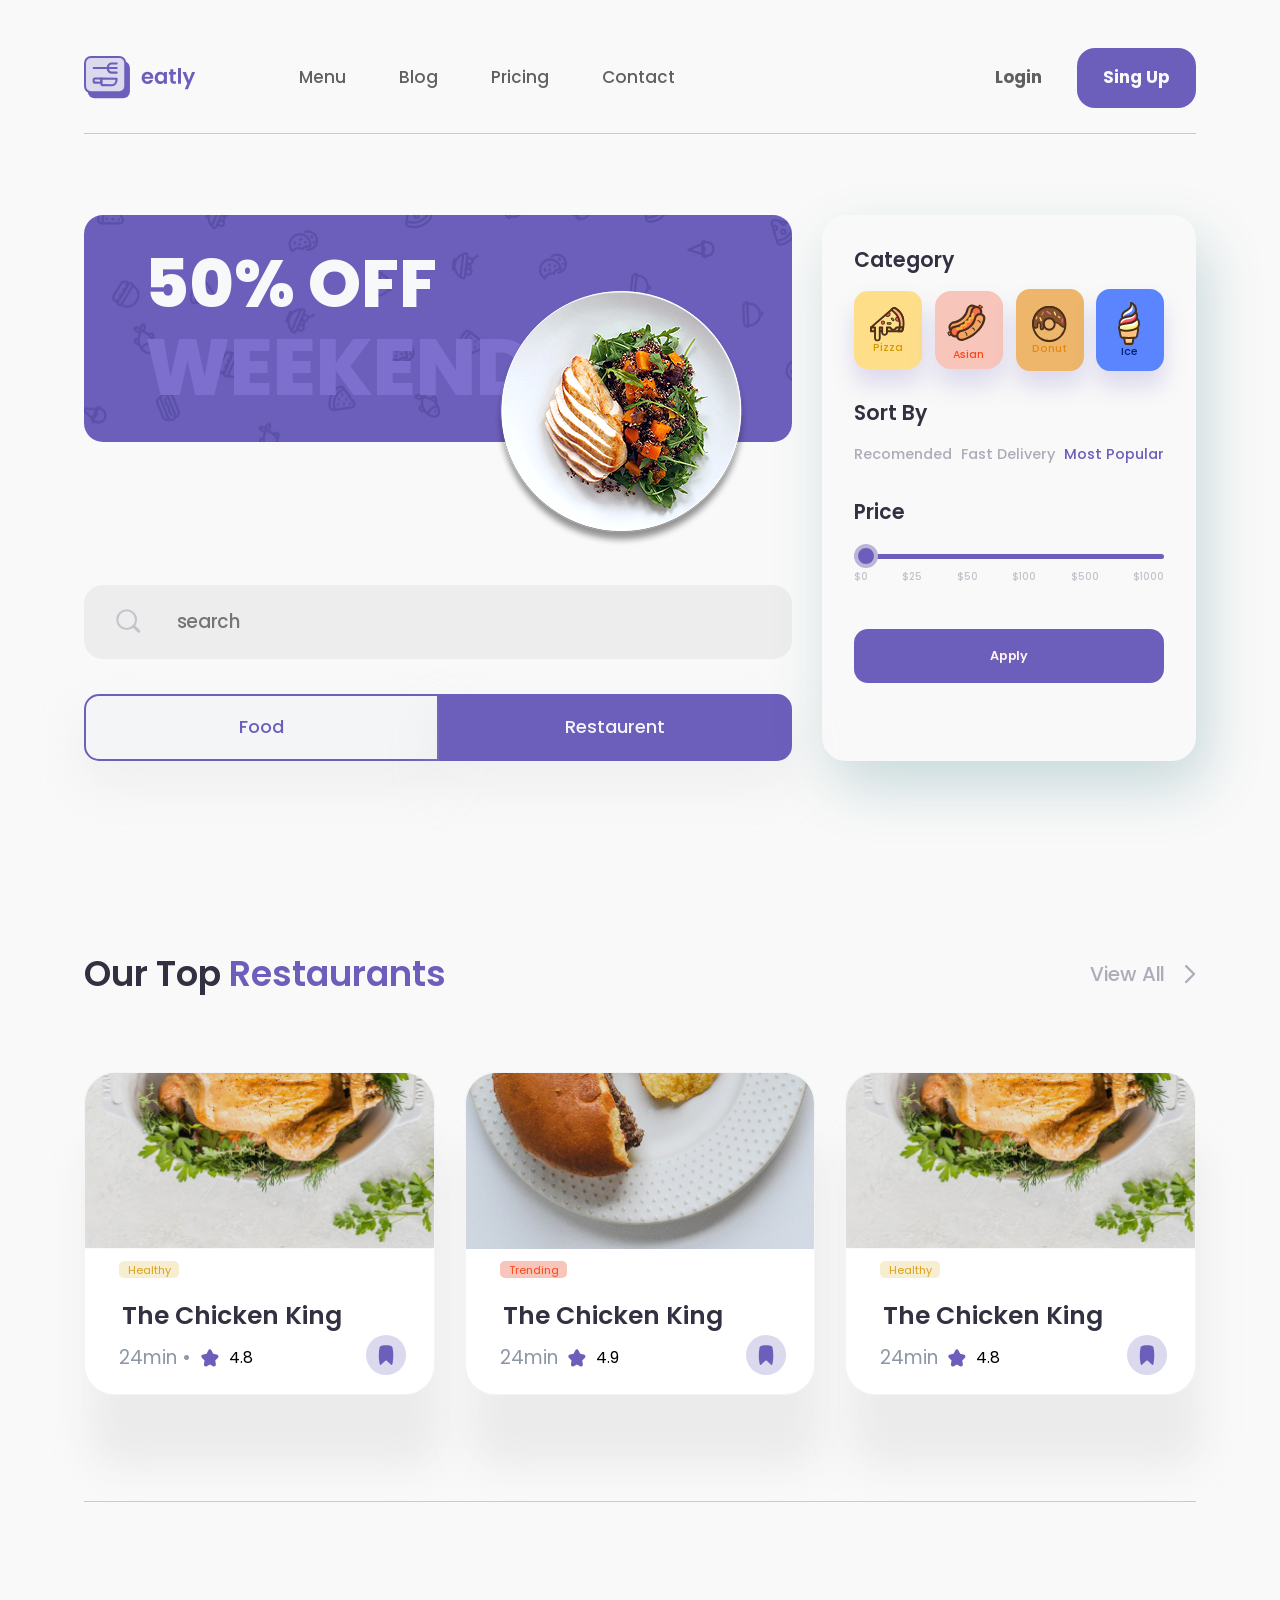
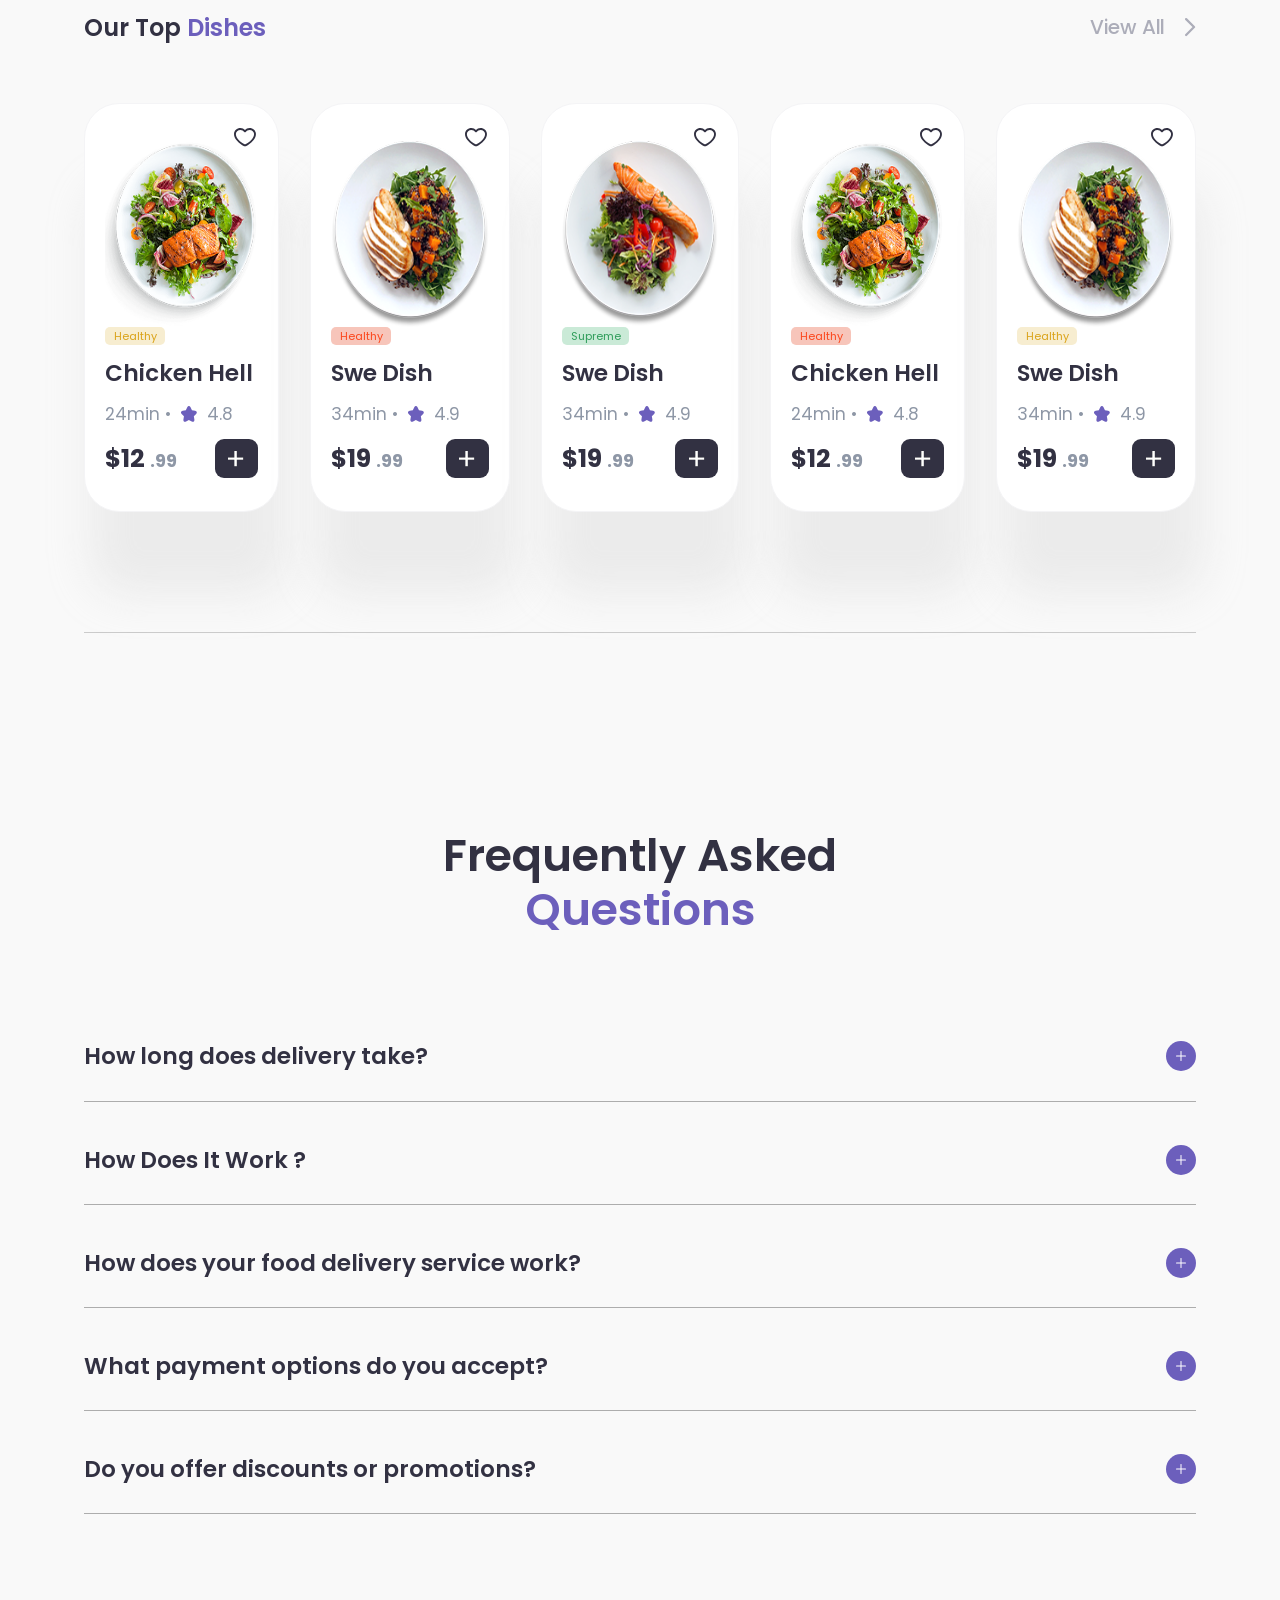
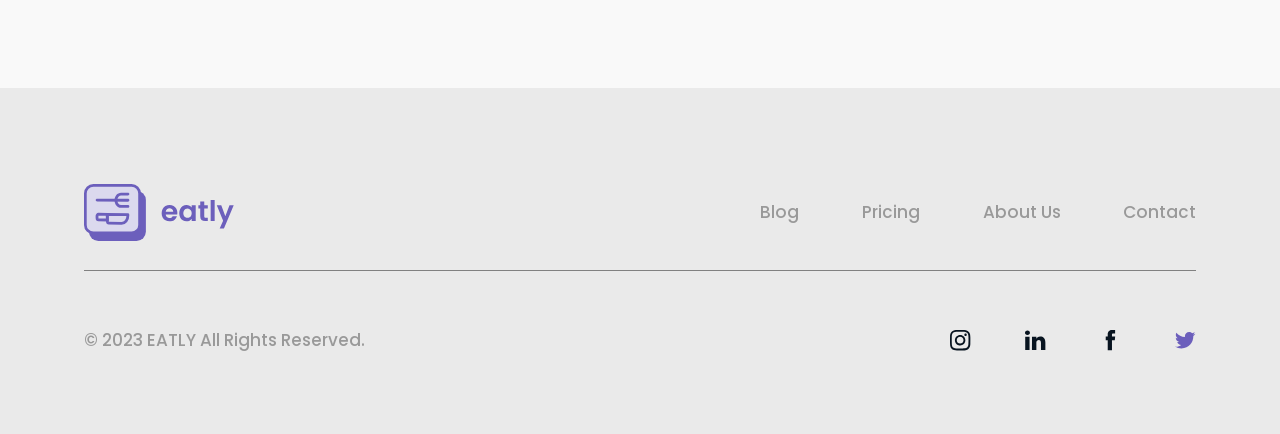
==== commit 1a093d2d: "адаптив страницы меню" ====
--- a/menu.html
+++ b/menu.html
@@ -64,9 +64,11 @@
                                 50% OFF
                                 <span class="hero__left-title--purple">WEEKEND</span>
                             </h2>
-                            <img class="hero__img" src="img-menu/hero/food-hero.png" alt="food">
-                        </div>
-
+                            <picture>
+                                <source media="(max-width: 1200px)" srcset="img-menu/hero/food-hero-tablet.png">
+                                 <img class="hero__img" src="img-menu/hero/food-hero.png" alt="food">
+                            </picture> 
+                        </div>
                         <div class="hero__search">
 
                             <div class="hero__search-wrapper">
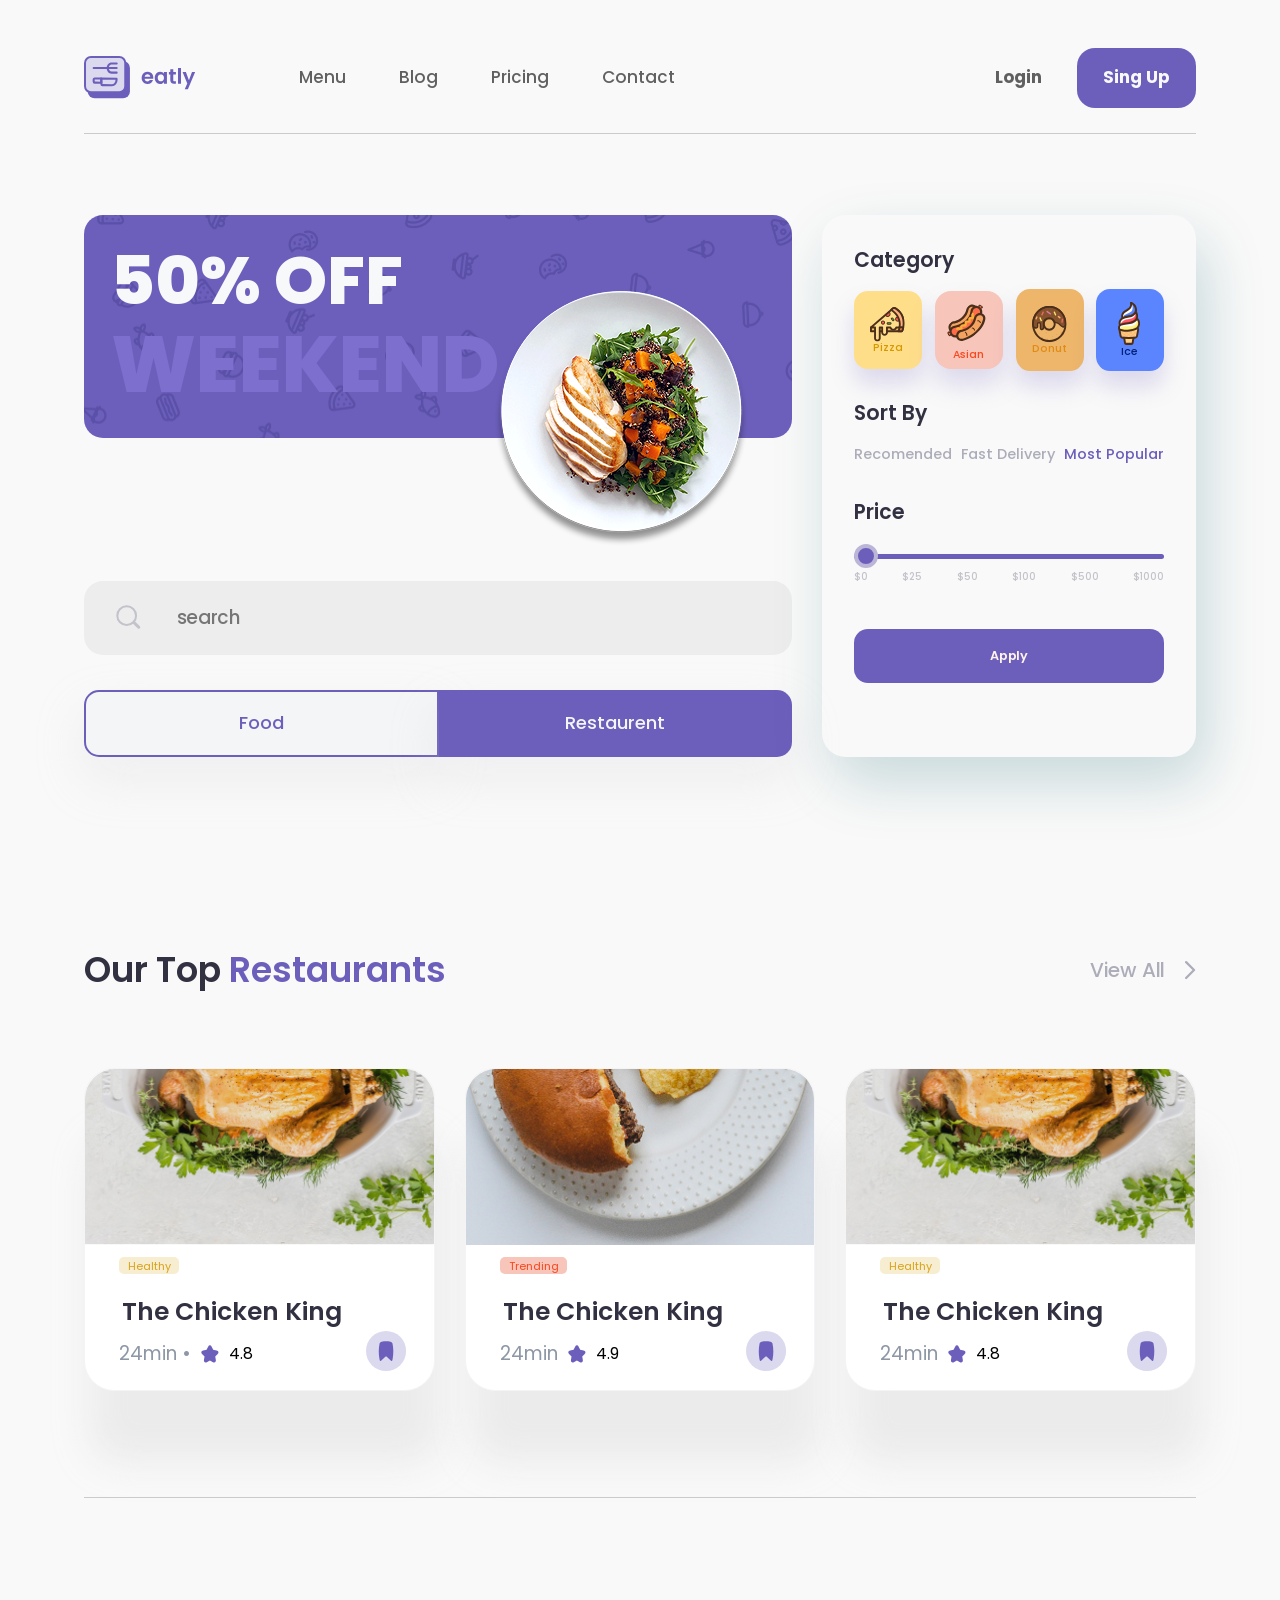
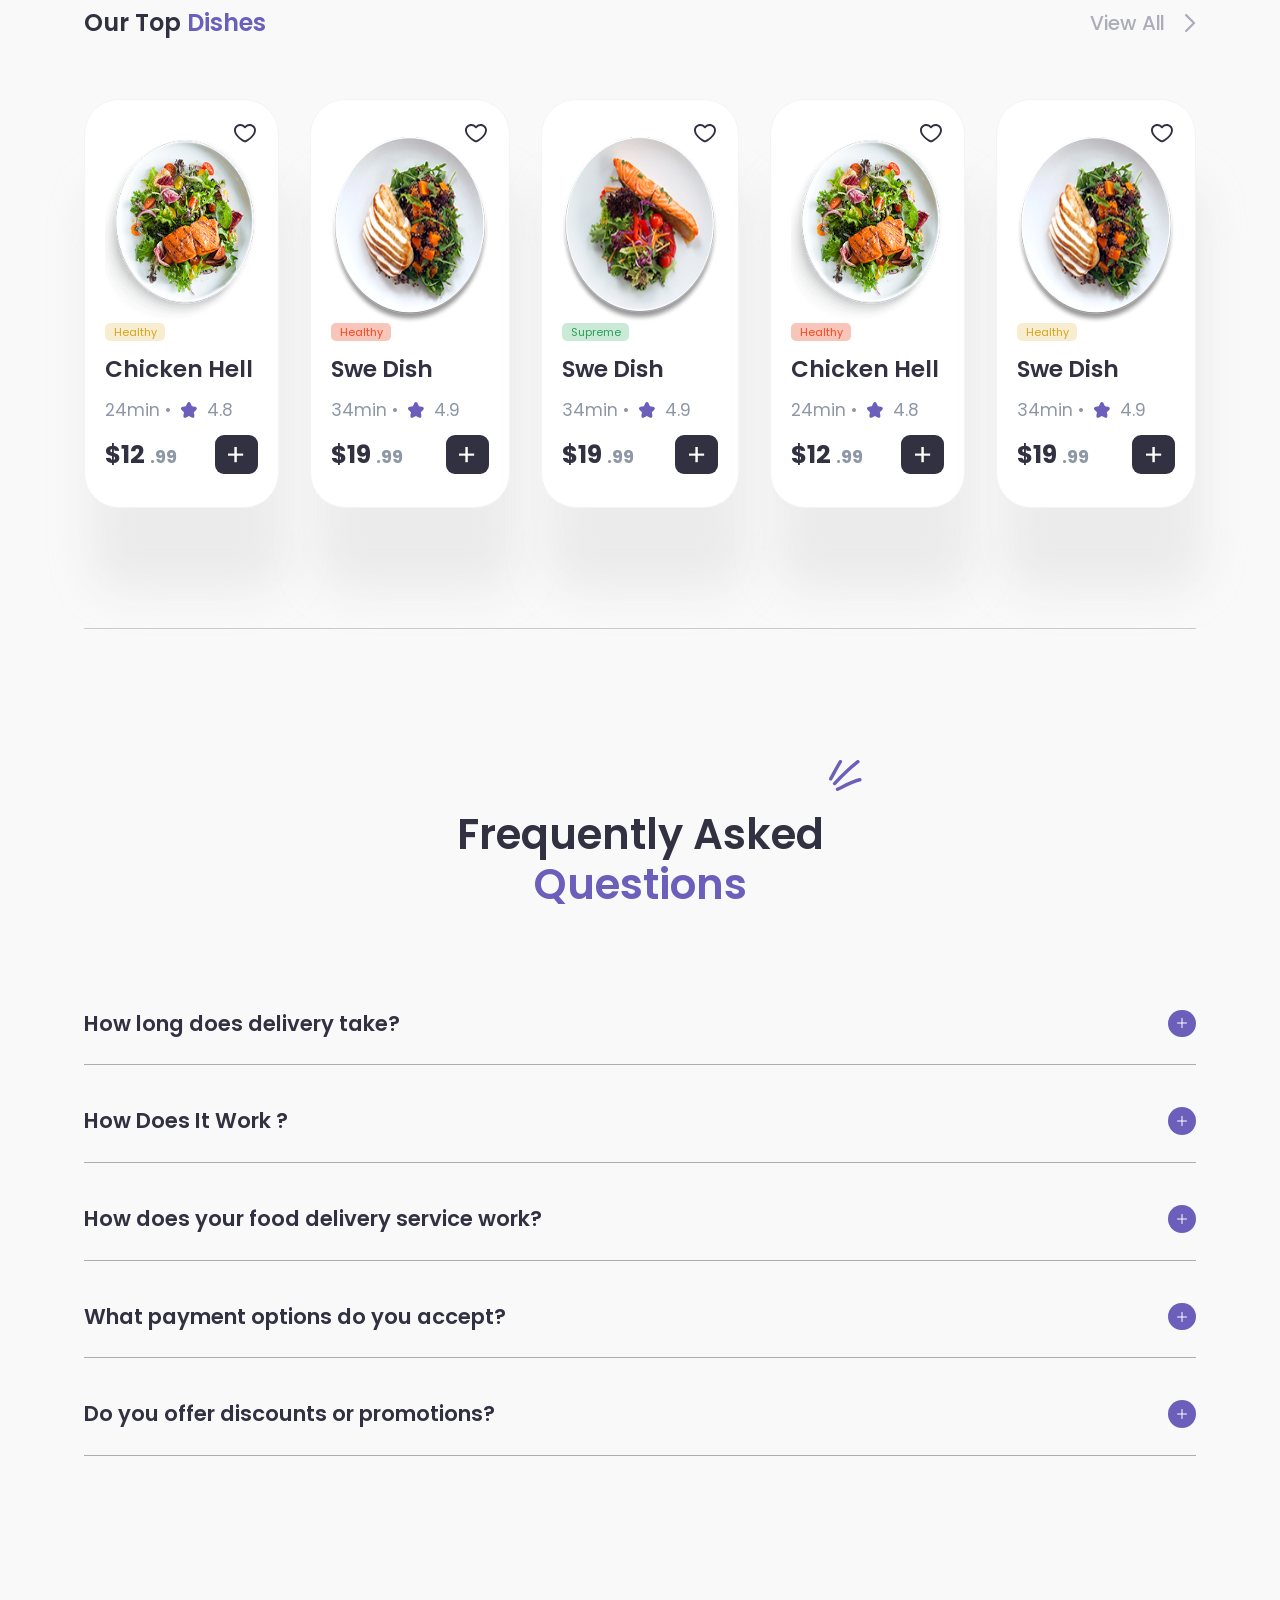
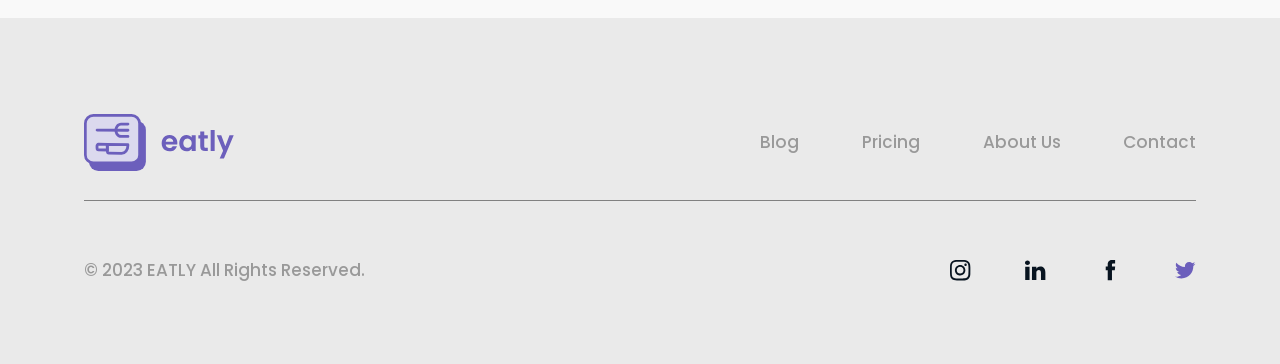
==== commit 948bf6ff: "menu" ====
--- a/menu.html
+++ b/menu.html
@@ -65,6 +65,7 @@
                                 <span class="hero__left-title--purple">WEEKEND</span>
                             </h2>
                             <picture>
+                                <source media="(max-width: 576px)" srcset="img-menu/hero/food-hero-mobile.png">
                                 <source media="(max-width: 1200px)" srcset="img-menu/hero/food-hero-tablet.png">
                                  <img class="hero__img" src="img-menu/hero/food-hero.png" alt="food">
                             </picture> 
@@ -172,7 +173,7 @@
                             </span>
                         </h2>
 
-                        <button class="slider-btn">
+                        <button class="slider-btn restaurants__box-btn">
                             View All
                             <svg class="estaurants__btns-svg" width="11" height="19" viewBox="0 0 11 19" fill="none"
                                 xmlns="http://www.w3.org/2000/svg">
@@ -274,7 +275,7 @@
                             <span class="dishes__title--purple">Dishes</span>
                         </h2>
 
-                        <button class="slider-btn">
+                        <button class="slider-btn dishes__btn">
                             View All
                             <svg class="estaurants__btns-svg" width="11" height="19" viewBox="0 0 11 19" fill="none"
                                 xmlns="http://www.w3.org/2000/svg">
